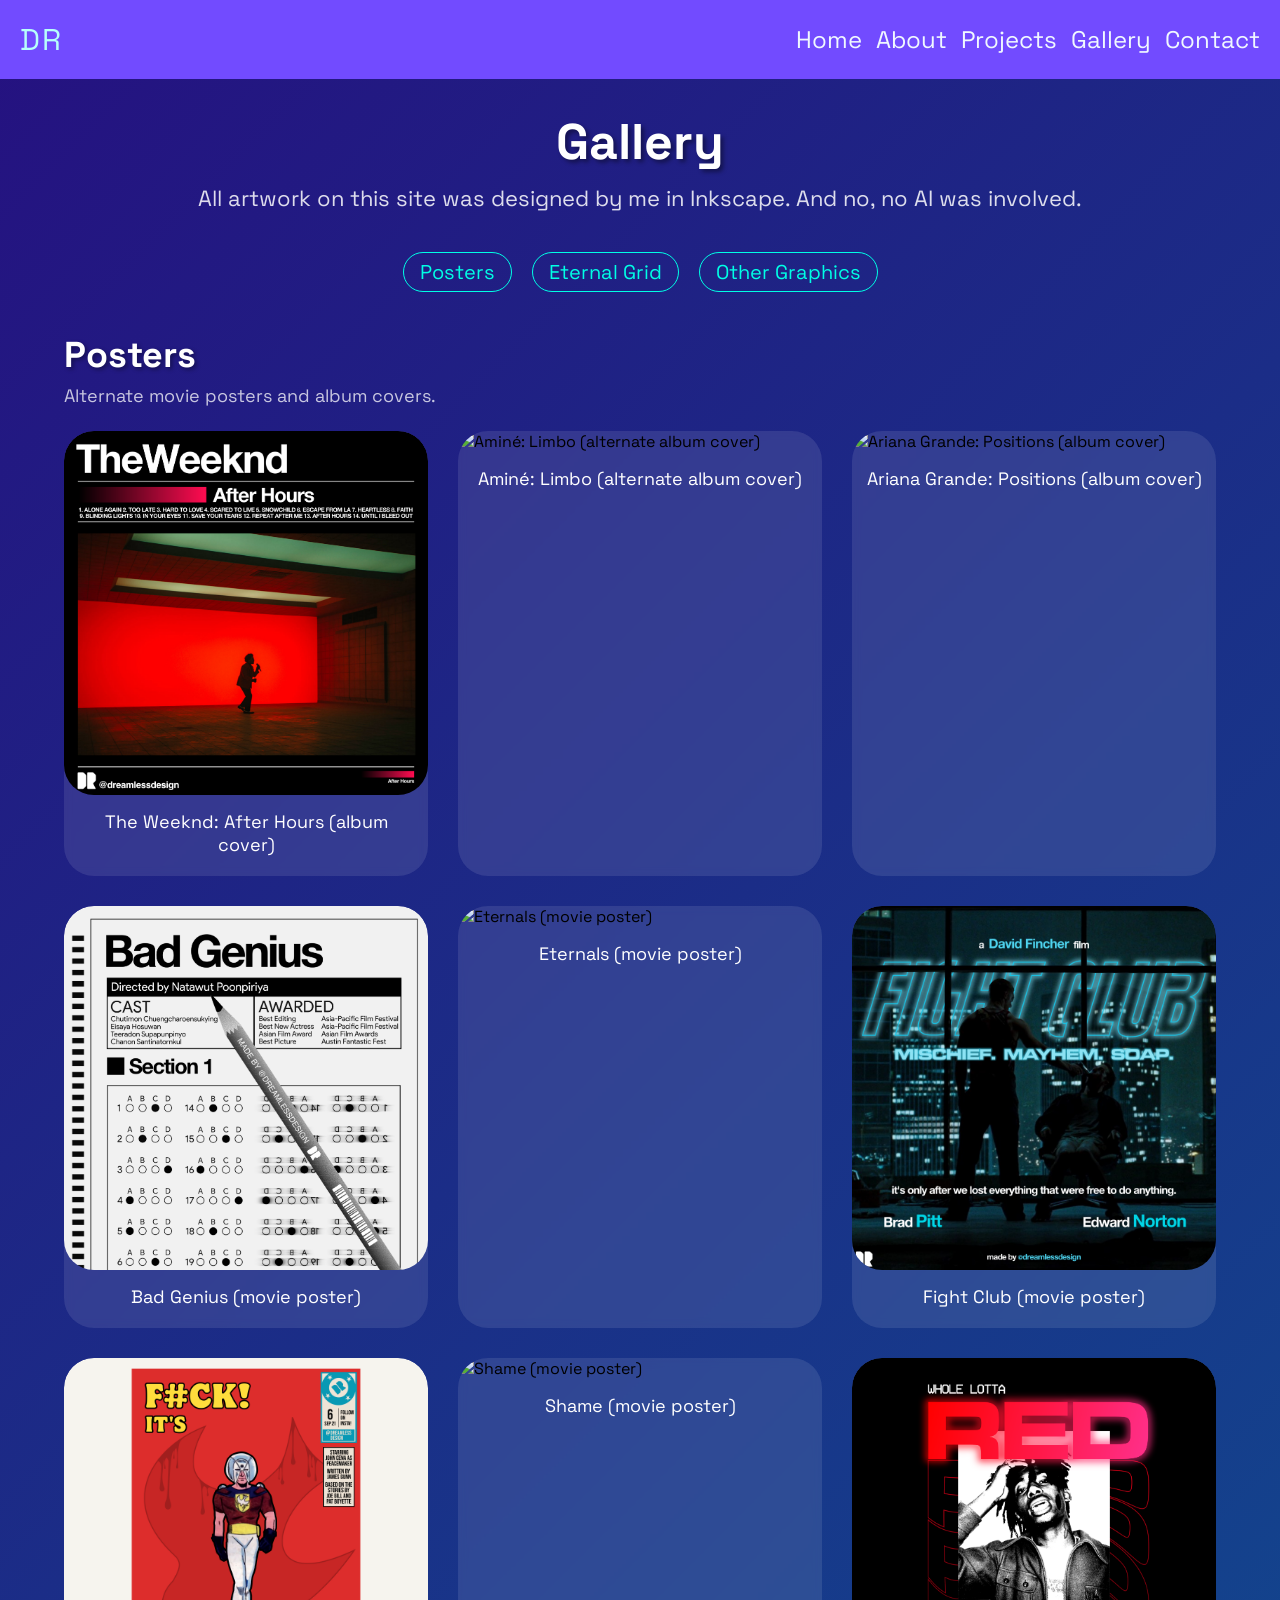
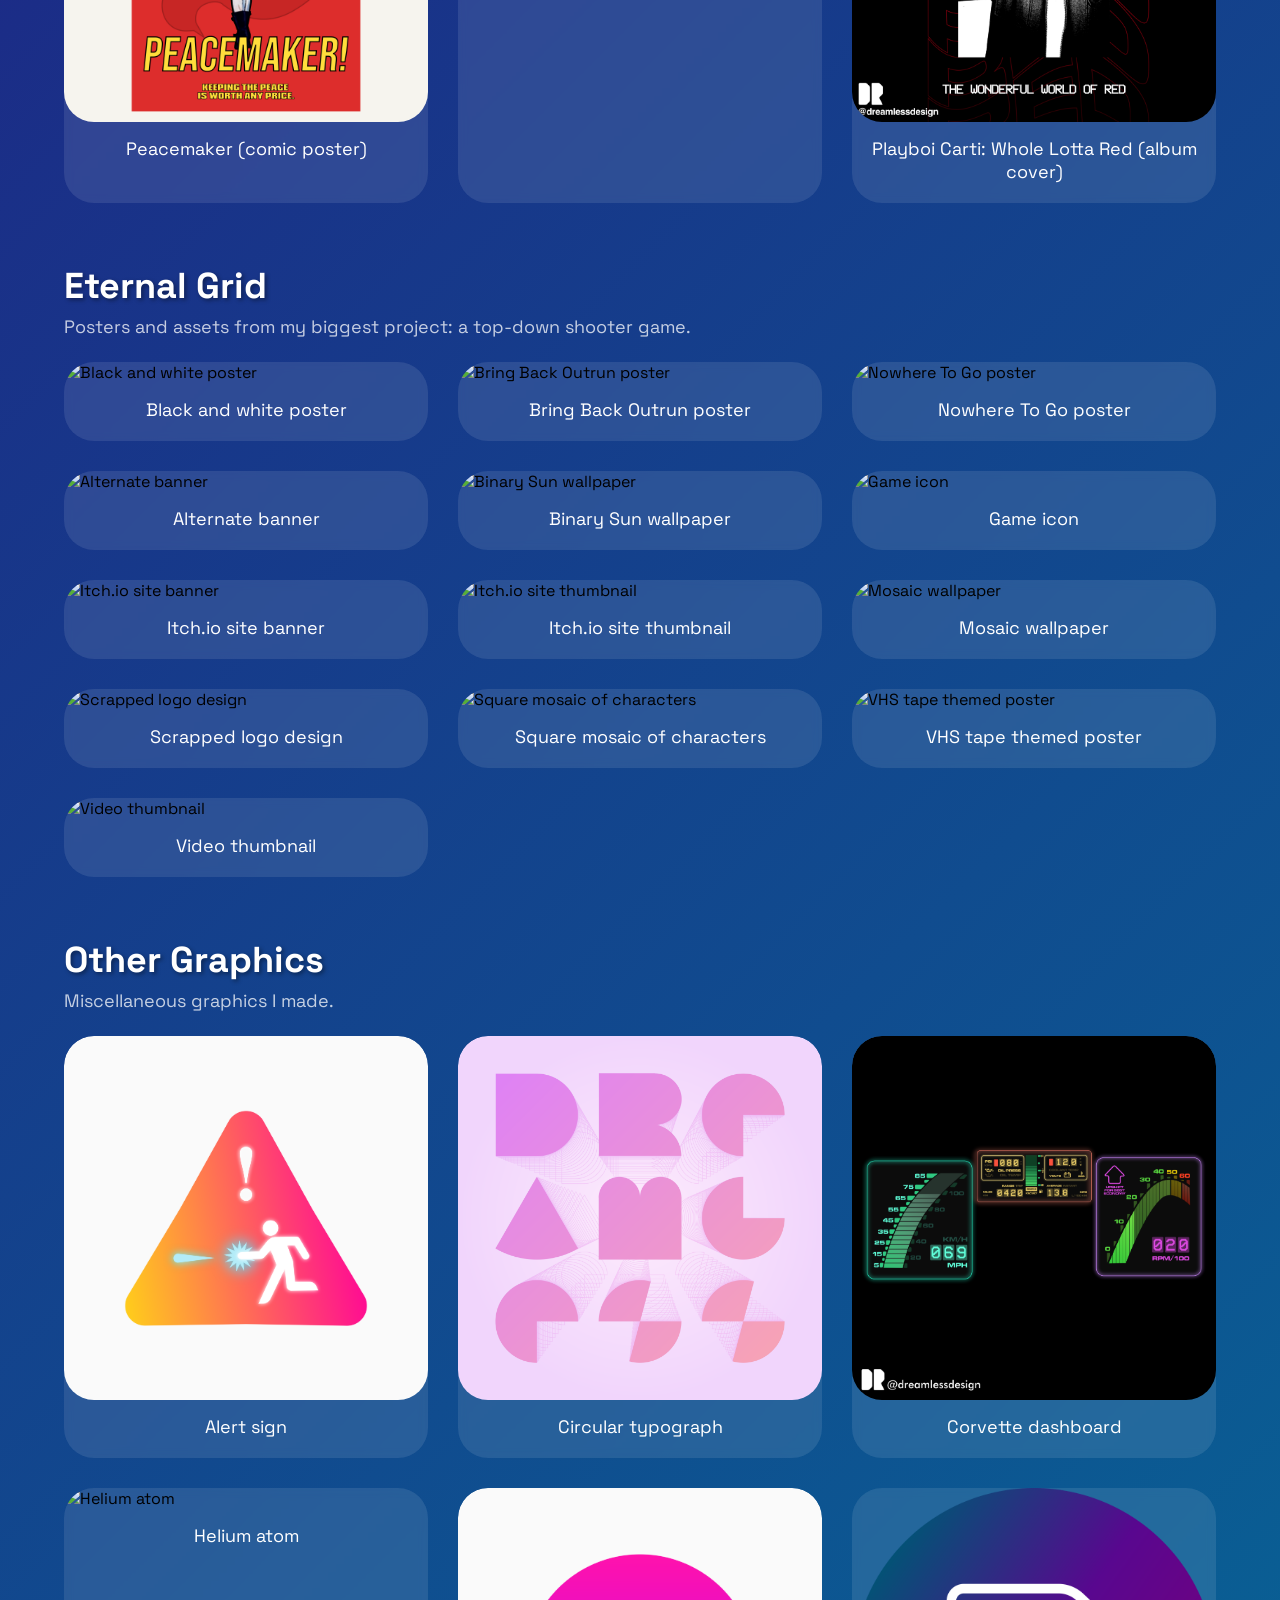
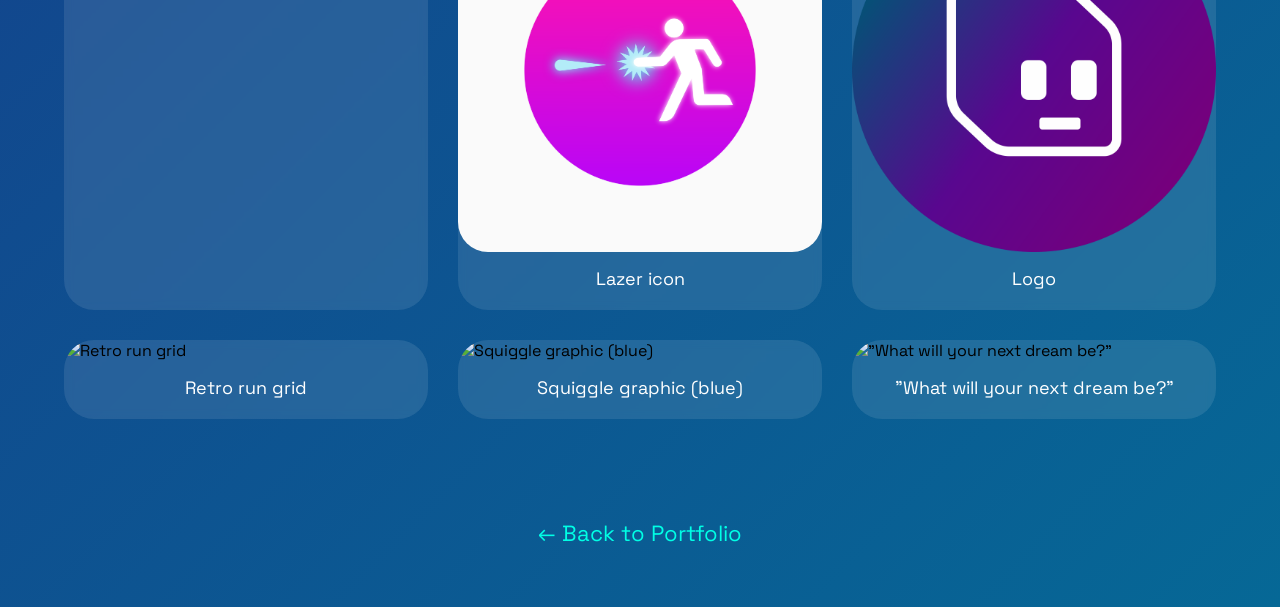
==== gallery.html @ e4a3ab91 "added gallery!!!" ====
<!DOCTYPE html>
<html lang="en">

<head>
    <meta charset="UTF-8">
    <meta name="viewport" content="width=device-width, initial-scale=1.0">
    <meta name="description" content="Image gallery: designs by Dimas Rizky">
    <title>Gallery: Dimas Rizky</title>
    <link rel="stylesheet" href="style.css">
    <link rel="stylesheet" href="gallery.css">
</head>

<body>
    <!-- Navigation -->
    <header class="header">
        <p class="navbarTitle">DR</p>
        <nav class="navbar">
            <a href="index.html">Home</a>
            <a href="index.html#about">About</a>
            <a href="index.html#projects">Projects</a>
            <a href="gallery.html">Gallery</a>
            <a href="index.html#contact">Contact</a>
        </nav>
    </header>

    <!-- Gallery -->
    <section class="gallery-page">
        <h1 class="gallery-title">Gallery</h1>
        <p class="gallery-subtitle">All artwork on this site was designed by me in Inkscape. And no, no AI was involved.</p>
        <nav class="gallery-category-nav">
            <a href="#cat-posters">Posters</a>
            <a href="#cat-eternal-grid">Eternal Grid</a>
            <a href="#cat-other-graphics">Other Graphics</a>
        </nav>
        <div id="gallery-container">
            <!-- Sections rendered by js/gallery-data.js -->
        </div>
        <a href="index.html" class="back-link">&larr; Back to Portfolio</a>
    </section>

    <script src="js/gallery-data.js"></script>
</body>

</html>
---- style.css ----
@import url('https://fonts.googleapis.com/css2?family=Space+Grotesk:wght@300;400&display=swap');

/* ============================================
   CSS CUSTOM PROPERTIES (THEME)
   ============================================ */
:root {
    /* Colors */
    --color-primary: rgb(114, 75, 255);
    --color-primary-dark: #251180;
    --color-accent: rgb(0, 255, 229);
    --color-accent-hover: rgb(183, 255, 251);
    --color-blue-dark: #066896;
    --color-card-bg: #fff;
    --color-card-shadow: rgba(0, 0, 0, 0.26);
    --color-text-light: aliceblue;
    --color-text-dark: black;

    /* Fonts */
    --font-family: 'Space Grotesk', sans-serif;

    /* Spacing / sizing */
    --header-height: 70px;
    --header-height-mobile: 60px;
    --section-padding-desktop: 5% 3%;
    --section-padding-mobile: 10px;
    --border-radius-card: 30px;
    --border-radius-button: 15px;

    /* Transitions */
    --transition-fast: 0.3s;
}

/* ============================================
   RESET / BASE
   ============================================ */
* {
    margin: 0;
    padding: 0;
    box-sizing: border-box;
    font-family: var(--font-family);
}

html {
    scroll-behavior: smooth;
}

a {
    text-decoration: none;
}

button {
    font-size: 40px;
    cursor: pointer;
    border: none;
    border-radius: 5px;
}

img {
    max-width: 100%;
    height: auto;
}

/* ============================================
   NAVIGATION BAR
   ============================================ */
.header {
    position: fixed;
    top: 0;
    left: 0;
    width: 100%;
    padding: 20px;
    background-color: var(--color-primary);
    display: flex;
    align-items: center;
    justify-content: space-between;
    z-index: 100;
}

.navbarTitle {
    color: var(--color-accent-hover);
    letter-spacing: 2px;
    font-size: 30px;
}

.navbar a {
    color: var(--color-text-light);
    text-decoration: none;
    font-size: x-large;
    margin-left: 10px;
    transition: var(--transition-fast);
}

.navbar a:hover {
    color: var(--color-accent);
}

/* ============================================
   HOME SECTION
   ============================================ */
.home-bg {
    height: auto;
    width: 100%;
    background-image: url('assets/binary-sun-wallpaper.png');
    background-size: cover;
    background-position: center;
}

.home {
    height: 1000px;
    color: white;
    padding: 10% 10%;
    display: flex;
    align-items: center;
}

.home-contents {
    height: 250px;
    display: grid;
    justify-content: space-evenly;
}

.home-title {
    font-size: 65px;
    text-shadow: 3px 3px 4px #1b0d5a;
}

.home-text {
    font-size: 30px;
    text-shadow: 3px 3px 4px #1b0d5a;
}

.home-gradient {
    height: 200px;
    background: linear-gradient(to bottom, transparent, var(--color-primary-dark));
}

/* ============================================
   ABOUT SECTION
   ============================================ */
.about {
    display: flex;
    justify-content: space-evenly;
    background-color: var(--color-primary-dark);
    padding: var(--section-padding-desktop);
}

.about-contents {
    height: 500px;
    color: white;
    display: grid;
    align-items: center;
    background-color: var(--color-primary-dark);
}

.about-title {
    font-size: 50px;
    padding-top: 10px;
    padding-bottom: 10px;
}

.about-subtitle {
    font-size: 35px;
    padding-top: 10px;
    padding-bottom: 10px;
}

.about-text {
    font-size: 28px;
    padding-top: 10px;
    padding-bottom: 10px;
}


/* ============================================
   PROJECTS SECTION
   ============================================ */
.project-bg {
    height: auto;
    width: auto;
    background-image: url('assets/mosaic-wallpaper.png');
    background-size: cover;
    background-position: center;
}

.project-gradient-top {
    height: 200px;
    background: linear-gradient(to bottom, var(--color-primary-dark), transparent);
}

.project-gradient-bottom {
    height: 200px;
    background: linear-gradient(to bottom, transparent, var(--color-blue-dark));
}

.project {
    width: inherit;
    height: 1000px;
    color: white;
    display: grid;
    align-items: center;
    padding: 0% 10%;
}

.project-title {
    text-align: center;
    padding: 1px;
    font-size: 40px;
}

.project-subtitle {
    text-align: center;
    padding: 20px;
    font-size: 20px;
    text-shadow: 3px 3px 4px #000000;
}

.project-select {
    display: flex;
    align-items: center;
    justify-content: space-around;
}

/* --- Project Cards --- */
.project-card {
    width: 450px;
    height: 375px;
    padding: 0 20px;
    color: var(--color-text-dark);
    border-radius: var(--border-radius-card);
    background-color: var(--color-card-bg);
    box-shadow: 20px 20px 20px var(--color-card-shadow);
    text-align: center;
}

.card-header {
    padding-top: 19px;
    display: flex;
    align-items: center;
    justify-content: start;
}

.card-title {
    font-size: 40px;
    padding-left: 15px;
}

.card-text {
    font-size: 21px;
    padding-top: 20px;
    height: 175px;
}

.projectButton {
    font-size: 30px;
    display: flex;
    align-items: center;
    border-radius: var(--border-radius-button);
    padding: 10px 15px;
    color: var(--color-text-dark);
    background-color: var(--color-card-bg);
    outline: 1px solid var(--color-text-dark);
}

.projectButton:hover {
    background-color: rgb(147, 255, 192);
    outline: 2px dashed var(--color-text-dark);
}

.cropCircle {
    width: 100px;
    height: 100px;
    border-radius: 50%;
    overflow: hidden;
}

/* ============================================
   CONTACT SECTION (Desktop)
   ============================================ */
.contact {
    height: 250px;
    width: 100%;
    color: white;
    align-items: center;
    padding: 0% 0%;
    background-color: var(--color-blue-dark);
}

.contact-contents {
    height: 0px;
    width: inherit;
    padding-top: 150px;
    padding-bottom: 0%;
    display: flex;
    align-items: end;
    justify-content: space-evenly;
}

.contact-button {
    display: flex;
    align-items: center;
    border-radius: var(--border-radius-button);
    padding: 7px 10px;
    color: var(--color-text-dark);
    background-color: var(--color-card-bg);
    outline: 2px solid var(--color-text-dark);
}

.contact-button:hover {
    background-color: rgb(147, 255, 192);
    outline: 2px dashed var(--color-text-dark);
}

.contact-button-row {
    width: 650px;
    padding-top: 40px;
    display: flex;
    align-items: center;
    justify-content: space-around;
}

/* ============================================
   MOBILE (max-width: 600px)
   ============================================ */
@media (max-width: 600px) {
    .navbarTitle {
        font-size: 30px;
        width: 10px;
    }

    .navbar a {
        font-size: 17px;
        margin-left: 10px;
    }

    .header {
        height: var(--header-height-mobile);
        padding: 15px;
    }

    .home {
        height: 310px;
        padding: 10% 10%;
    }

    .home-bg {
        height: 500px;
        width: auto;
    }

    .home-title {
        padding-top: 90px;
        font-size: 40px;
    }

    .home-text {
        font-size: 20px;
        line-height: 30px;
        word-spacing: 3px;
    }

    .about {
        flex-direction: column;
    }

    .about-contents {
        height: 500px;
        padding-left: 10px;
    }

    .about-title {
        font-size: 25px;
        padding-top: 0px;
        padding-bottom: 0px;
    }

    .about-subtitle {
        font-size: 15px;
        padding-top: 10px;
        padding-bottom: 0px;
    }

    .about-text {
        font-size: 15px;
        padding-top: 5px;
        padding-bottom: 5px;
    }

    .project {
        height: 1000px;
        padding: 0% 0%;
    }

    .project-subtitle {
        font-size: 20px;
    }

    .project-select {
        flex-direction: column;
        align-items: center;
        justify-content: center;
        gap: 10px;
    }

    .card-header {
        padding-top: 0px;
    }

    .project-card {
        width: 340px;
        height: 250px;
        padding-left: 15px;
        padding-right: 15px;
    }

    .card-title {
        font-size: 30px;
        padding-left: 2px;
        text-align: center;
    }

    .card-text {
        font-size: 15px;
        height: 90px;
        padding-top: 0;
    }

    .projectButton {
        font-size: 20px;
    }

    .cropCircle {
        transform: scale(0.6);
    }

    /* Contact (mobile) */
    .contact {
        width: 100%;
        padding: 0% 0%;
    }

    .contact-contents {
        background-color: var(--color-blue-dark);
        height: 350px;
        width: inherit;
        display: grid;
        align-items: center;
        padding-top: 0;
    }

    .contact-button-row {
        flex-direction: column;
        align-items: center;
        justify-content: center;
        gap: 10px;
        width: auto;
        padding-top: 0;
    }

    .contact-button {
        align-self: center;
    }
}
---- gallery.css ----
/* ============================================
   GALLERY PAGE
   ============================================ */
.gallery-page {
    min-height: 100vh;
    background: linear-gradient(135deg, var(--color-primary-dark) 0%, var(--color-blue-dark) 100%);
    padding: calc(var(--header-height) + 40px) 5% 60px;
    display: flex;
    flex-direction: column;
    align-items: center;
}

.gallery-title {
    color: white;
    font-size: 50px;
    margin-bottom: 10px;
    text-shadow: 3px 3px 4px rgba(0, 0, 0, 0.4);
}

.gallery-subtitle {
    color: rgba(255, 255, 255, 0.85);
    font-size: 22px;
    margin-bottom: 40px;
    text-align: center;
}

/* --- Category sections --- */
#gallery-container {
    width: 100%;
    max-width: 1200px;
}

.gallery-section {
    margin-bottom: 60px;
    scroll-margin-top: calc(var(--header-height) + 20px);
}

.gallery-category-title {
    color: white;
    font-size: 36px;
    margin-bottom: 6px;
    text-shadow: 2px 2px 4px rgba(0, 0, 0, 0.4);
}

.gallery-category-desc {
    color: rgba(255, 255, 255, 0.75);
    font-size: 18px;
    margin-bottom: 24px;
}

/* --- Category nav links --- */
.gallery-category-nav {
    display: flex;
    gap: 20px;
    margin-bottom: 40px;
    flex-wrap: wrap;
    justify-content: center;
}

.gallery-category-nav a {
    color: var(--color-accent);
    font-size: 20px;
    text-decoration: none;
    padding: 6px 16px;
    border: 1px solid var(--color-accent);
    border-radius: 30px;
    transition: background 0.3s, color 0.3s;
}

.gallery-category-nav a:hover {
    background: var(--color-accent);
    color: var(--color-primary-dark);
}

.gallery-grid {
    display: grid;
    grid-template-columns: repeat(auto-fit, minmax(300px, 1fr));
    gap: 30px;
    width: 100%;
    max-width: 1200px;
}

.gallery-card {
    background: rgba(255, 255, 255, 0.1);
    backdrop-filter: blur(4px);
    border-radius: 30px;
    overflow: hidden;
    transition: transform 0.3s ease, box-shadow 0.3s ease;
    display: flex;
    flex-direction: column;
    align-items: center;
}

.gallery-card:hover {
    transform: translateY(-6px);
    box-shadow: 0 12px 30px rgba(0, 0, 0, 0.4);
}

.gallery-img {
    width: 100%;
    height: auto;
    display: block;
    border-radius: 30px;
}

.gallery-caption {
    color: white;
    font-size: 18px;
    padding: 15px 10px 20px;
    text-align: center;
    width: 100%;
}

.back-link {
    display: inline-block;
    margin-top: 40px;
    color: var(--color-accent);
    font-size: 22px;
    text-decoration: none;
    transition: color 0.3s;
}

.back-link:hover {
    color: var(--color-accent-hover);
}

/* Mobile */
@media (max-width: 600px) {
    .gallery-page {
        padding: calc(var(--header-height-mobile) + 20px) 5% 40px;
    }

    .gallery-title {
        font-size: 32px;
    }

    .gallery-subtitle {
        font-size: 18px;
    }

    .gallery-grid {
        grid-template-columns: 1fr;
        gap: 20px;
    }
}
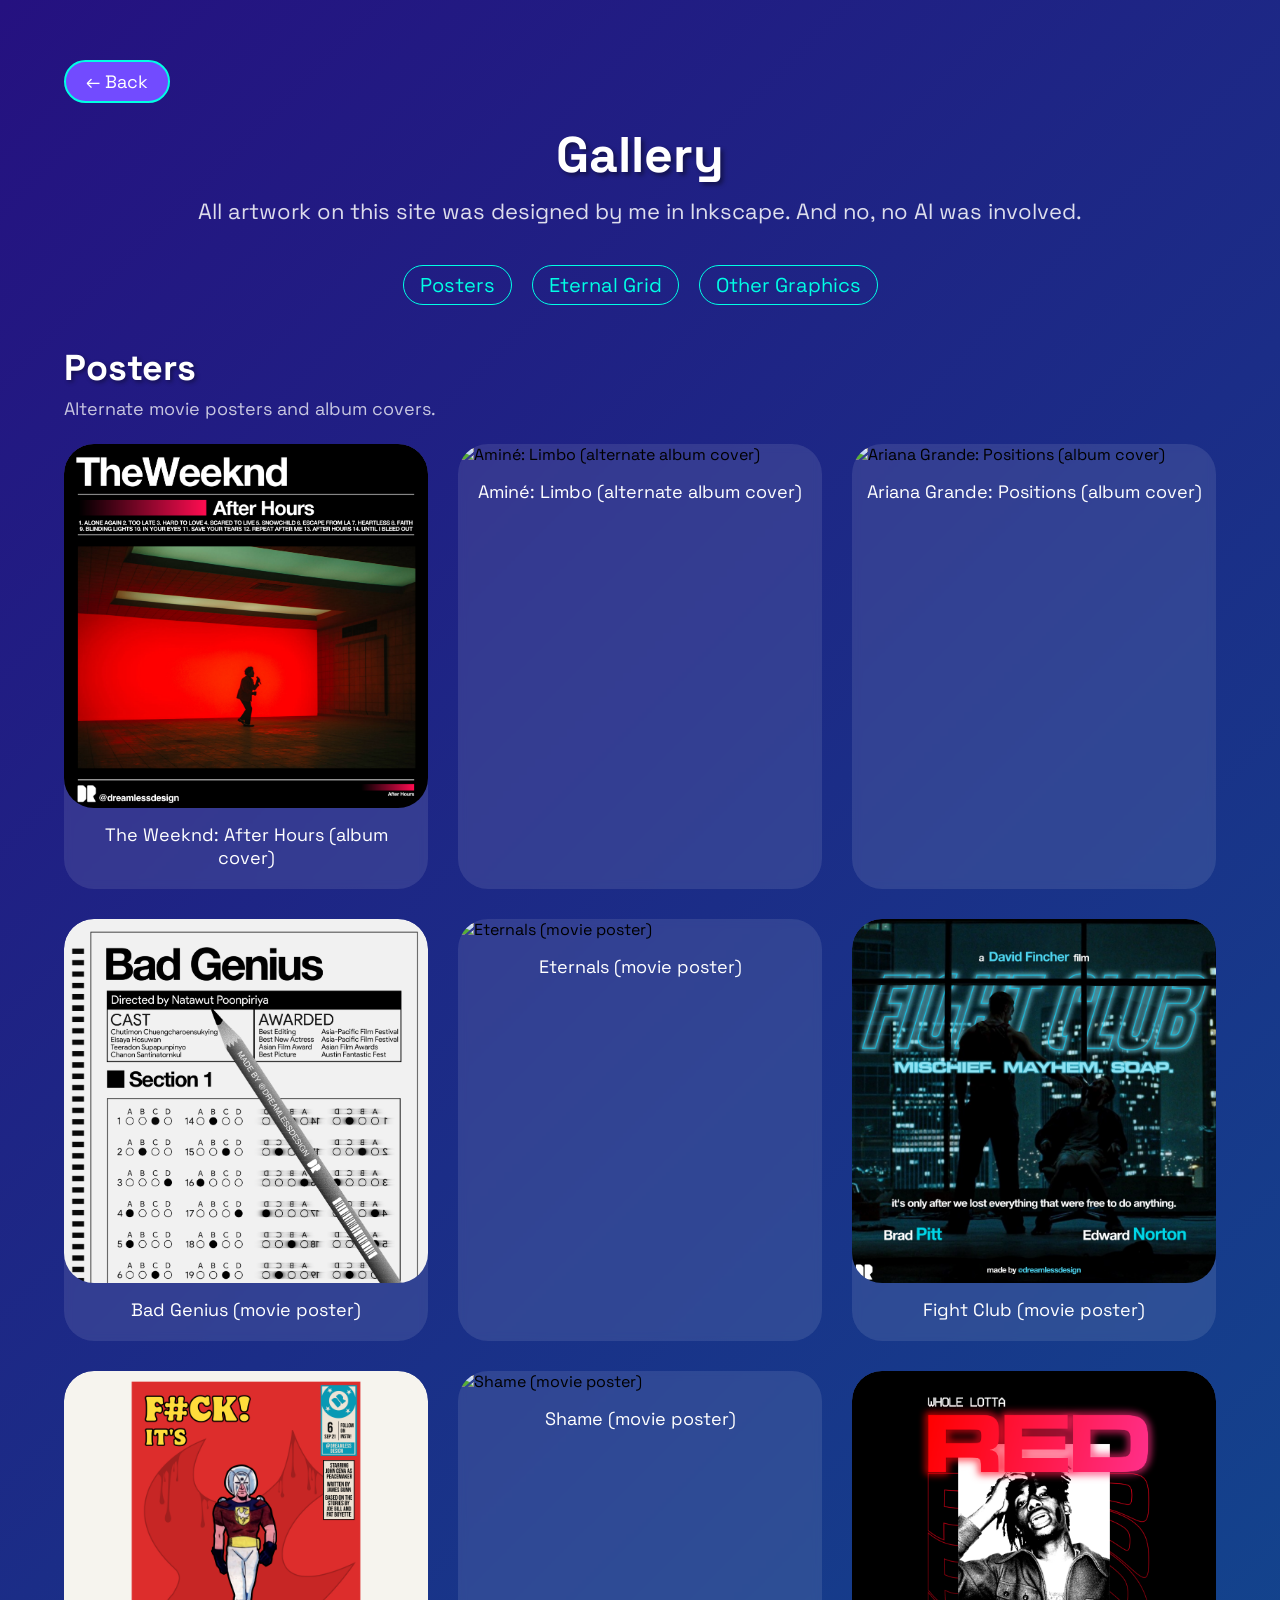
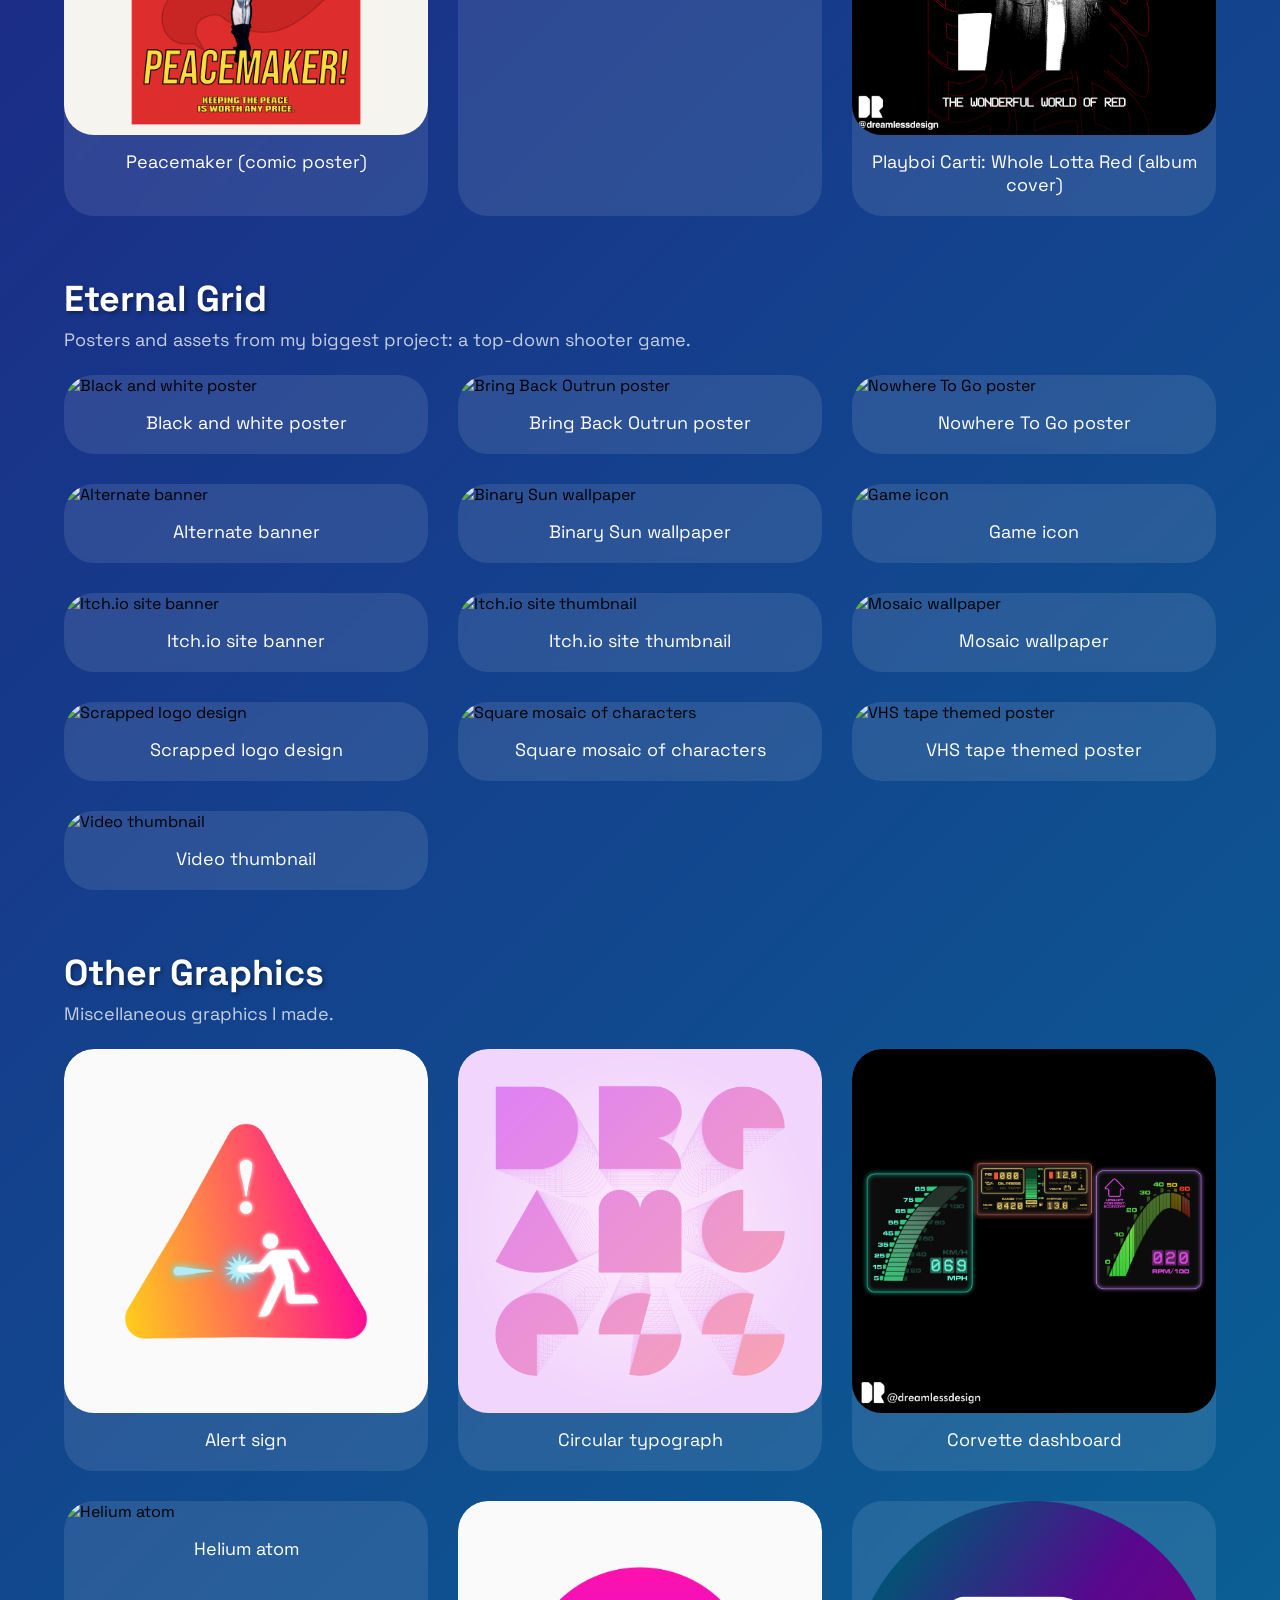
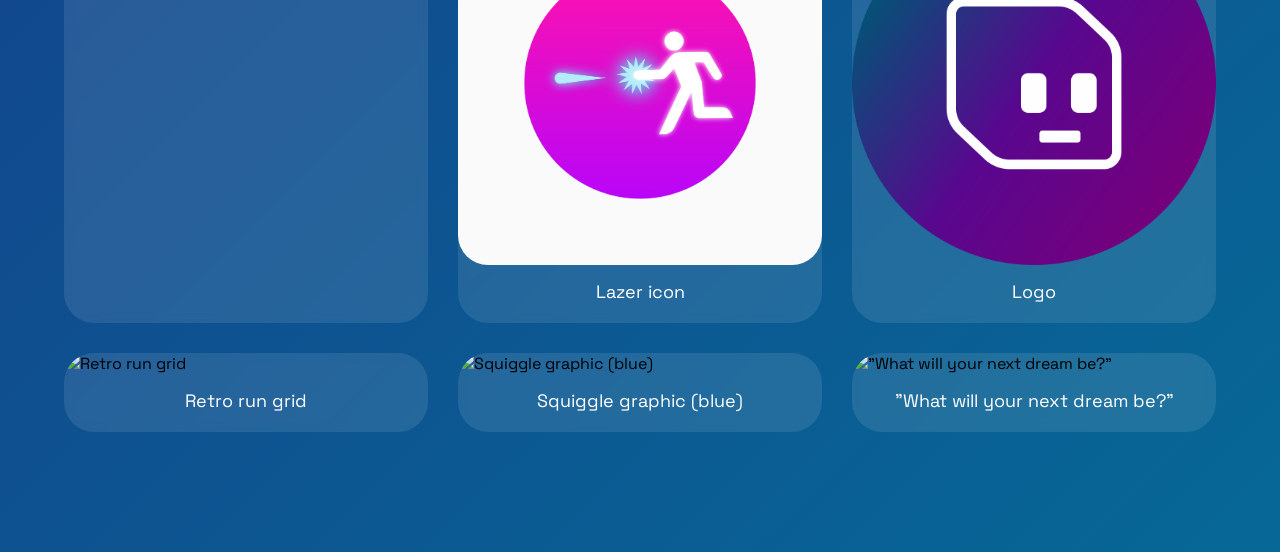
==== commit e6cac5f9: "gallery button" ====
--- a/gallery.html
+++ b/gallery.html
@@ -11,20 +11,10 @@
 </head>
 
 <body>
-    <!-- Navigation -->
-    <header class="header">
-        <p class="navbarTitle">DR</p>
-        <nav class="navbar">
-            <a href="index.html">Home</a>
-            <a href="index.html#about">About</a>
-            <a href="index.html#projects">Projects</a>
-            <a href="gallery.html">Gallery</a>
-            <a href="index.html#contact">Contact</a>
-        </nav>
-    </header>
-
     <!-- Gallery -->
     <section class="gallery-page">
+        <a href="index.html" class="gallery-home-btn gallery-back-btn">&larr; Back</a>
+
         <h1 class="gallery-title">Gallery</h1>
         <p class="gallery-subtitle">All artwork on this site was designed by me in Inkscape. And no, no AI was involved.</p>
         <nav class="gallery-category-nav">
@@ -35,7 +25,6 @@
         <div id="gallery-container">
             <!-- Sections rendered by js/gallery-data.js -->
         </div>
-        <a href="index.html" class="back-link">&larr; Back to Portfolio</a>
     </section>
 
     <script src="js/gallery-data.js"></script>
--- a/style.css
+++ b/style.css
@@ -129,6 +129,30 @@
     text-shadow: 3px 3px 4px #1b0d5a;
 }
 
+.gallery-home-btn {
+    display: inline-block;
+    width: fit-content;
+    margin-top: 20px; /* Space between text and button!! */
+    padding-top: 8px;
+    padding-right: 30px;
+    padding-bottom: 12px;
+    padding-left: 30px;
+    font-size: 30px;
+    font-family: var(--font-family);
+    color: white;
+    background-color: var(--color-primary);
+    border: 2px solid var(--color-accent);
+    border-radius: 50px;
+    text-decoration: none;
+    transition: background var(--transition-fast), transform var(--transition-fast);
+}
+
+.gallery-home-btn:hover {
+    background-color: var(--color-accent);
+    color: var(--color-primary-dark);
+    transform: scale(1.05);
+}
+
 .home-gradient {
     height: 200px;
     background: linear-gradient(to bottom, transparent, var(--color-primary-dark));
--- a/gallery.css
+++ b/gallery.css
@@ -4,10 +4,18 @@
 .gallery-page {
     min-height: 100vh;
     background: linear-gradient(135deg, var(--color-primary-dark) 0%, var(--color-blue-dark) 100%);
-    padding: calc(var(--header-height) + 40px) 5% 60px;
+    padding: 40px 5% 60px;
     display: flex;
     flex-direction: column;
     align-items: center;
+}
+
+.gallery-back-btn {
+    align-self: flex-start;
+    margin-bottom: 20px;
+    padding: 8px 20px;
+    font-size: 18px;
+    border-radius: 50px;
 }
 
 .gallery-title {
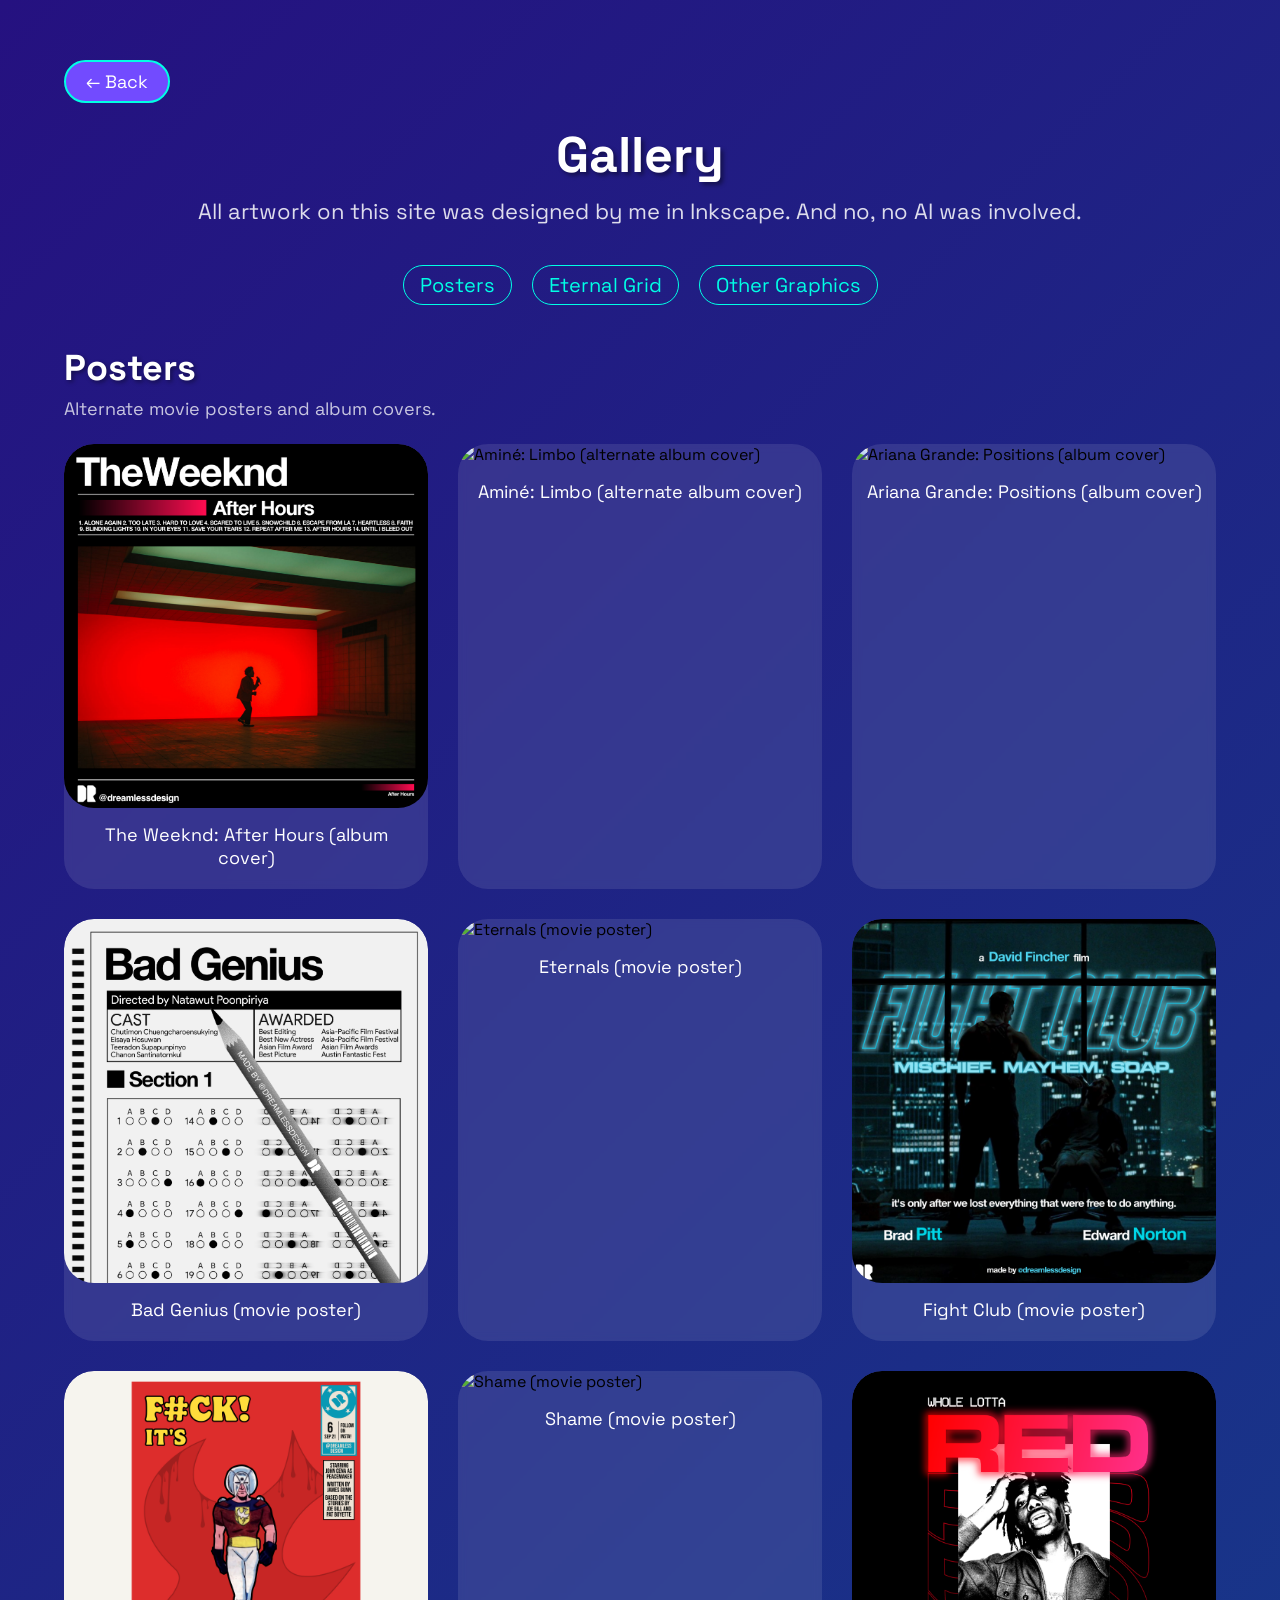
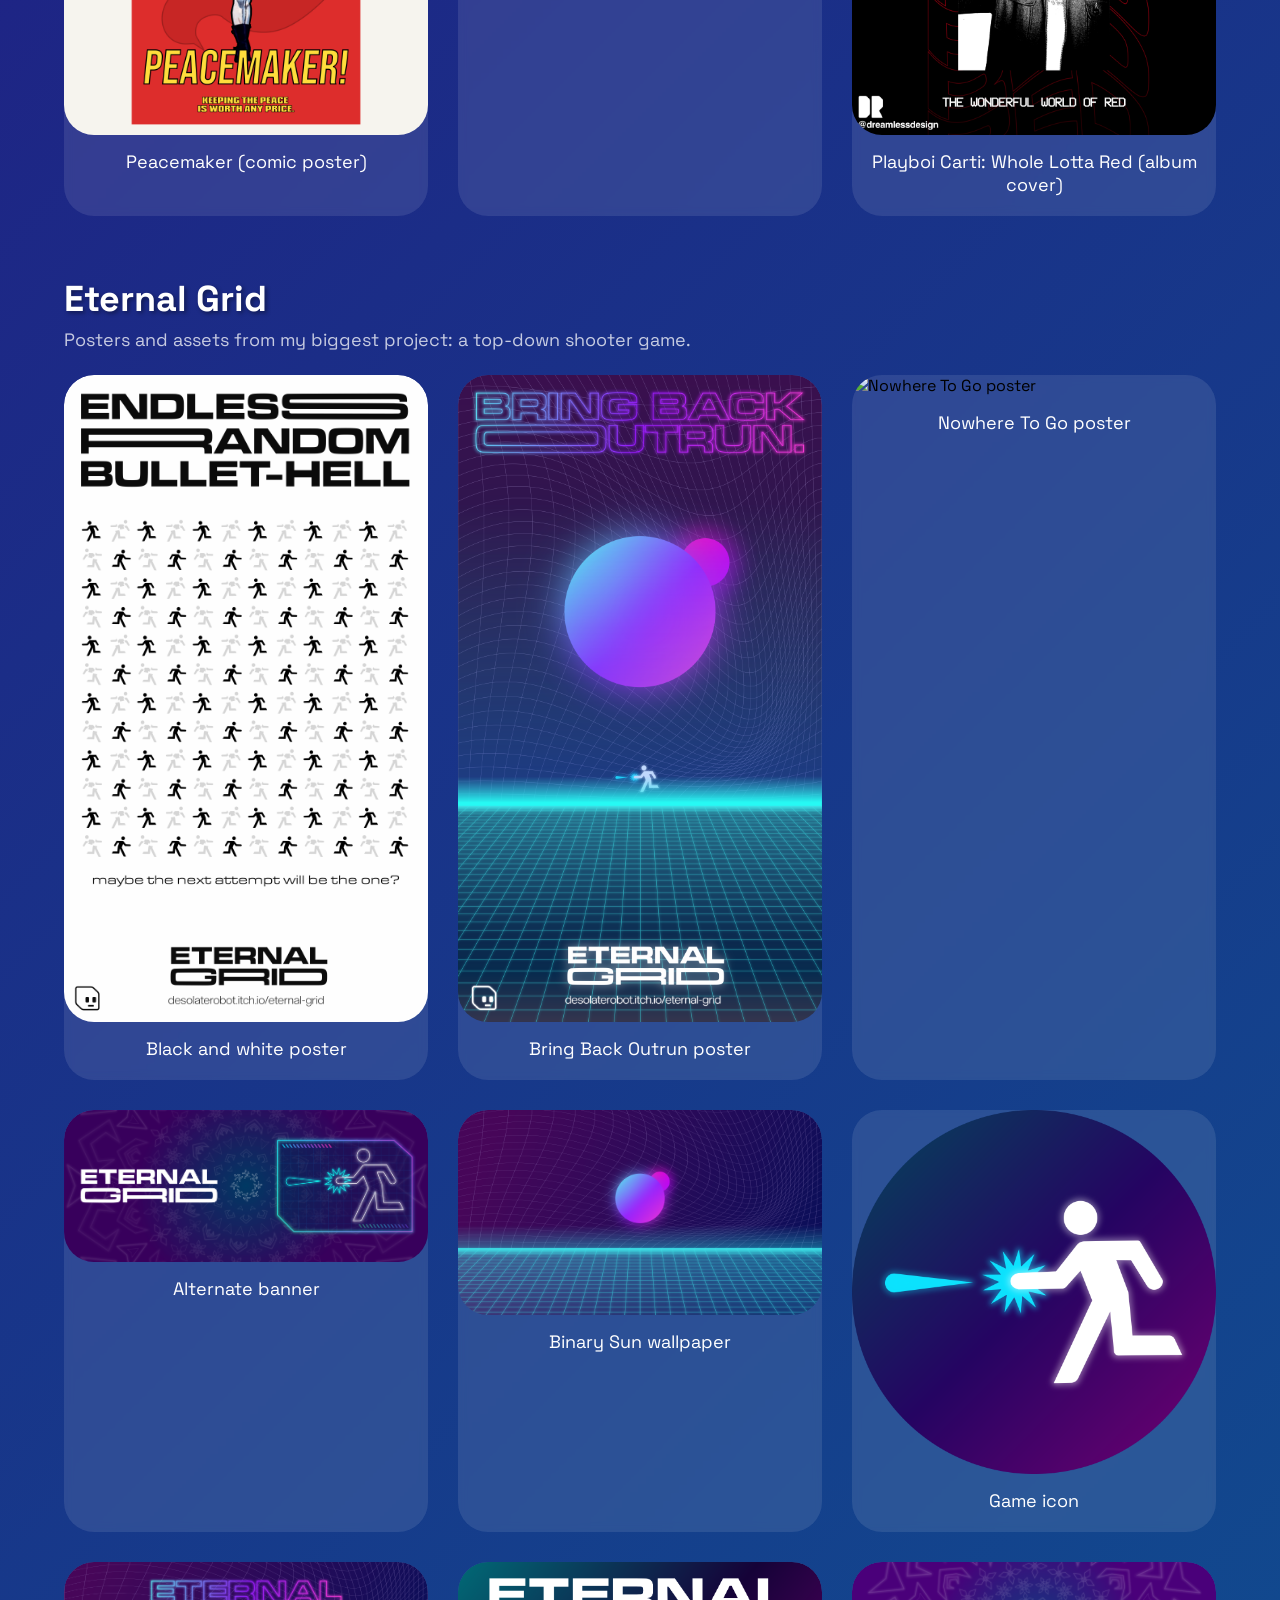
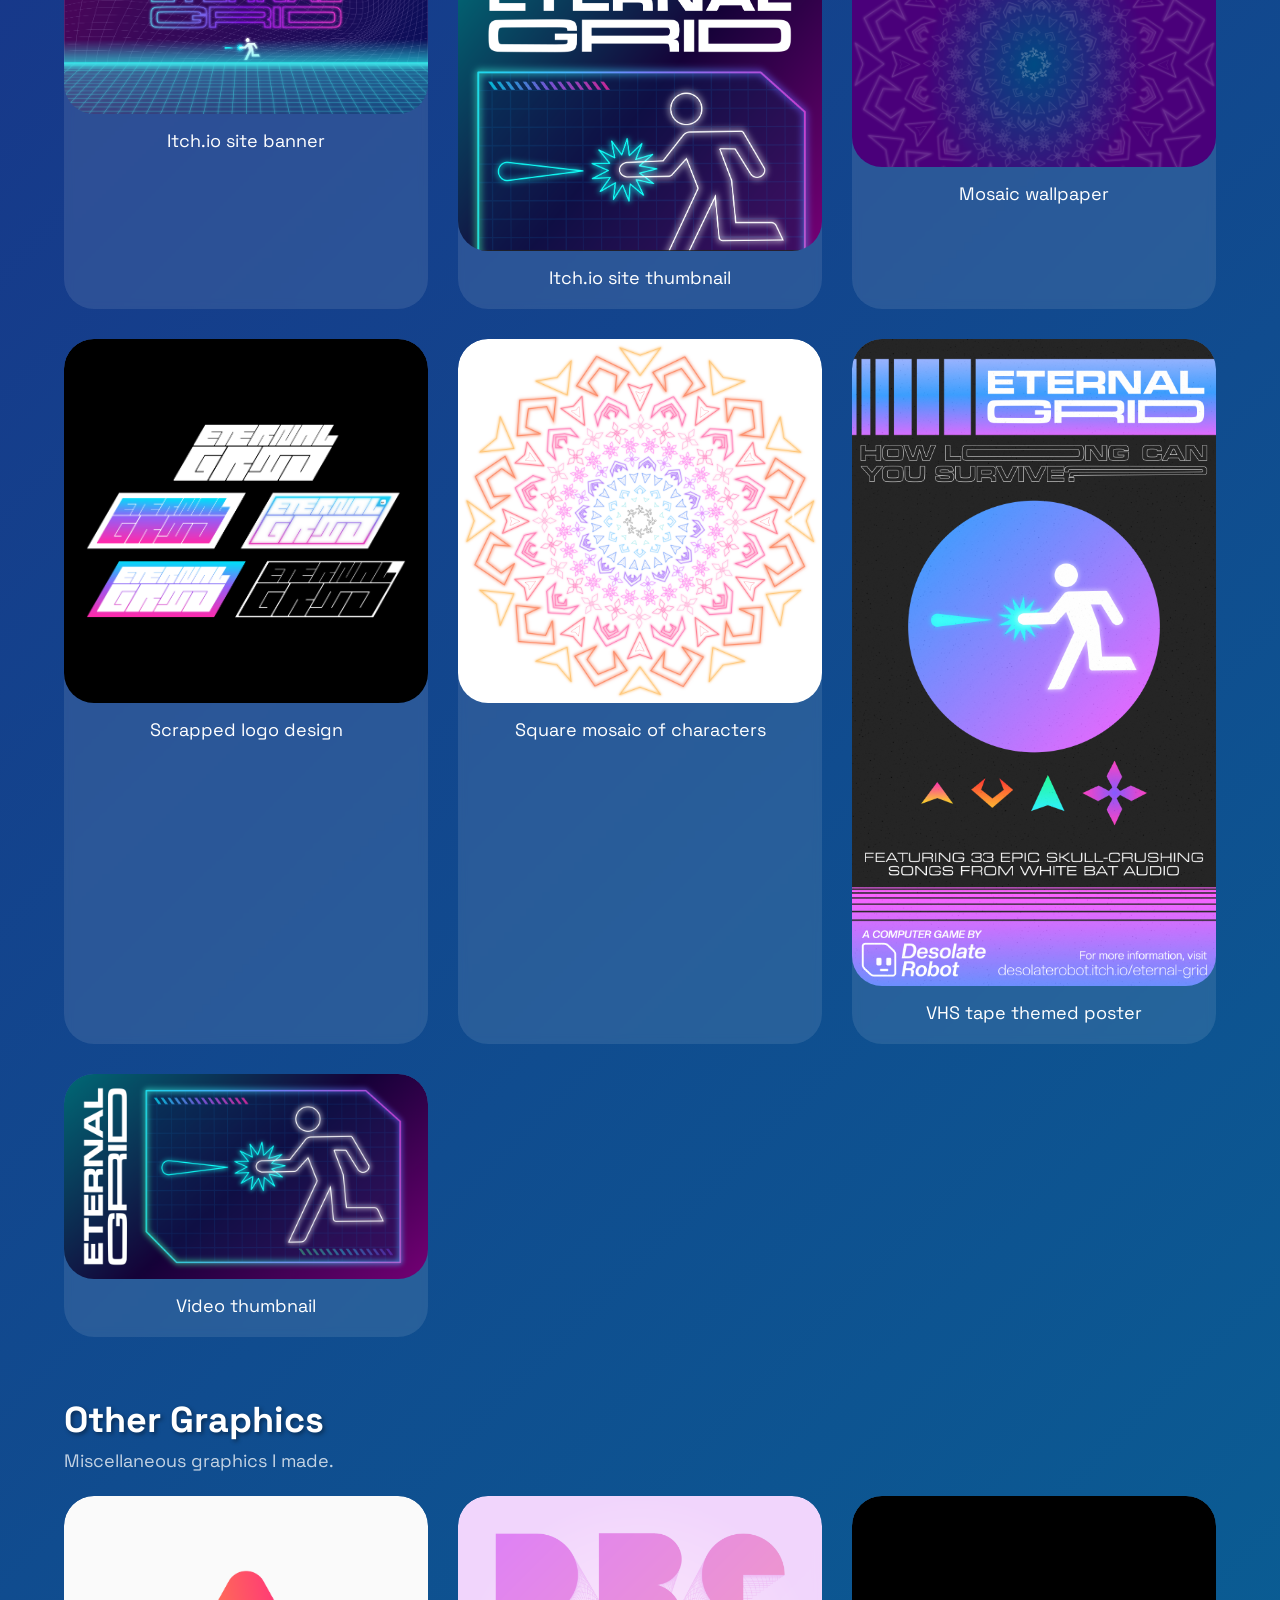
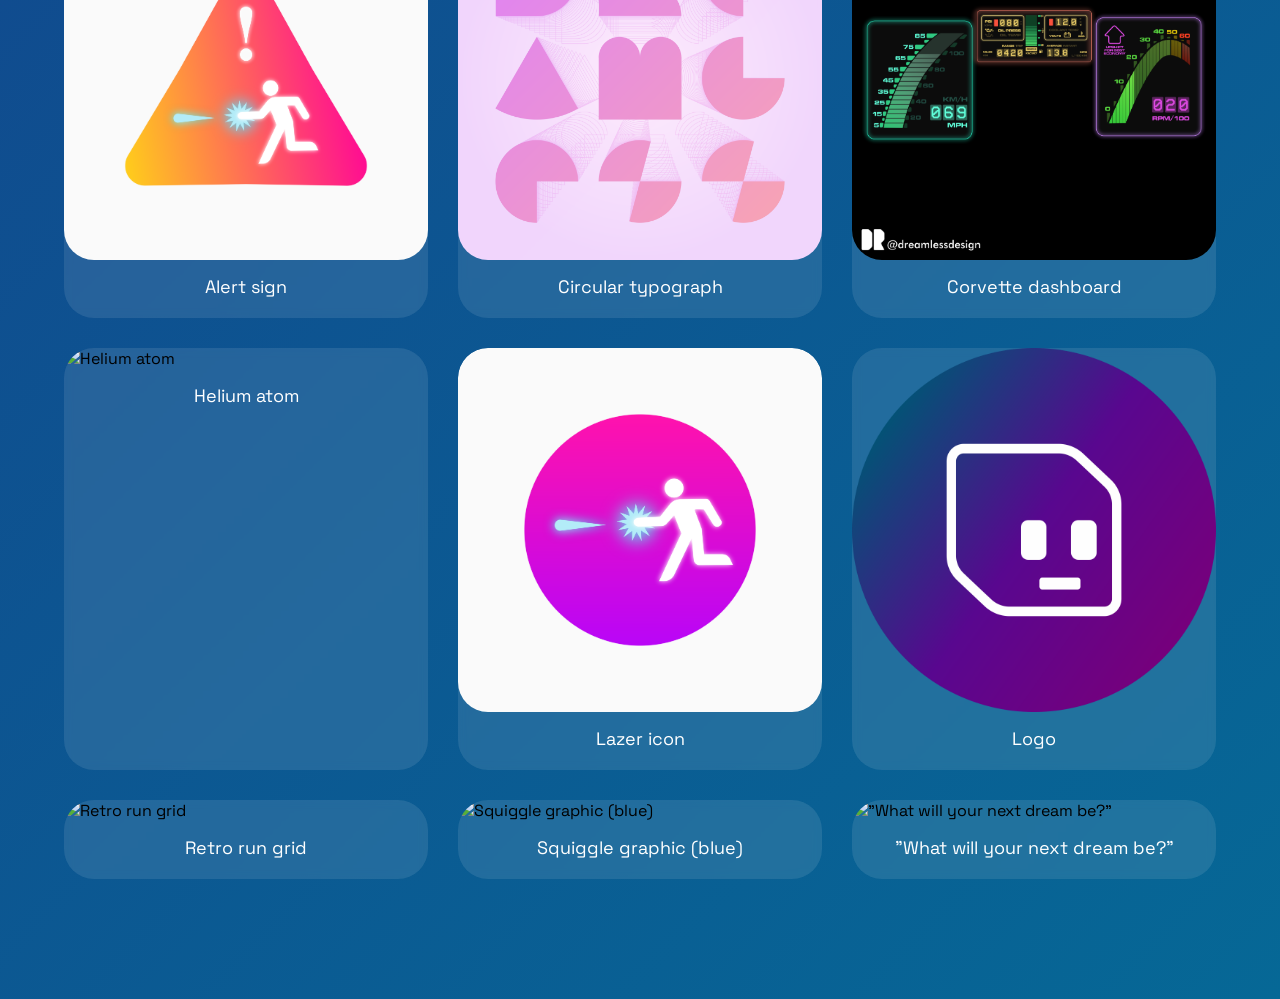
==== commit d4844f34: "minor changes" ====
--- a/gallery.html
+++ b/gallery.html
@@ -5,7 +5,7 @@
     <meta charset="UTF-8">
     <meta name="viewport" content="width=device-width, initial-scale=1.0">
     <meta name="description" content="Image gallery: designs by Dimas Rizky">
-    <title>Gallery: Dimas Rizky</title>
+    <title>Some Artwork</title>
     <link rel="stylesheet" href="style.css">
     <link rel="stylesheet" href="gallery.css">
 </head>
--- a/style.css
+++ b/style.css
@@ -132,7 +132,7 @@
 .gallery-home-btn {
     display: inline-block;
     width: fit-content;
-    margin-top: 20px; /* Space between text and button!! */
+    margin-top: 20px;
     padding-top: 8px;
     padding-right: 30px;
     padding-bottom: 12px;
@@ -159,6 +159,44 @@
 }
 
 /* ============================================
+   LINKS SECTION
+   ============================================ */
+.links-section {
+    background-color: var(--color-primary-dark);
+    padding: 40px 0;
+    display: flex;
+    justify-content: center;
+    align-items: center;
+}
+
+.links-row {
+    display: flex;
+    gap: 20px;
+    flex-wrap: wrap;
+    justify-content: center;
+    align-items: center;
+}
+
+.links-btn {
+    display: inline-block;
+    padding: 14px 36px;
+    font-size: 28px;
+    font-family: var(--font-family);
+    color: white;
+    background-color: var(--color-primary);
+    border: 2px solid var(--color-accent);
+    border-radius: 50px;
+    text-decoration: none;
+    transition: background var(--transition-fast), transform var(--transition-fast), color var(--transition-fast);
+}
+
+.links-btn:hover {
+    background-color: var(--color-accent);
+    color: var(--color-primary-dark);
+    transform: scale(1.05);
+}
+
+/* ============================================
    ABOUT SECTION
    ============================================ */
 .about {
